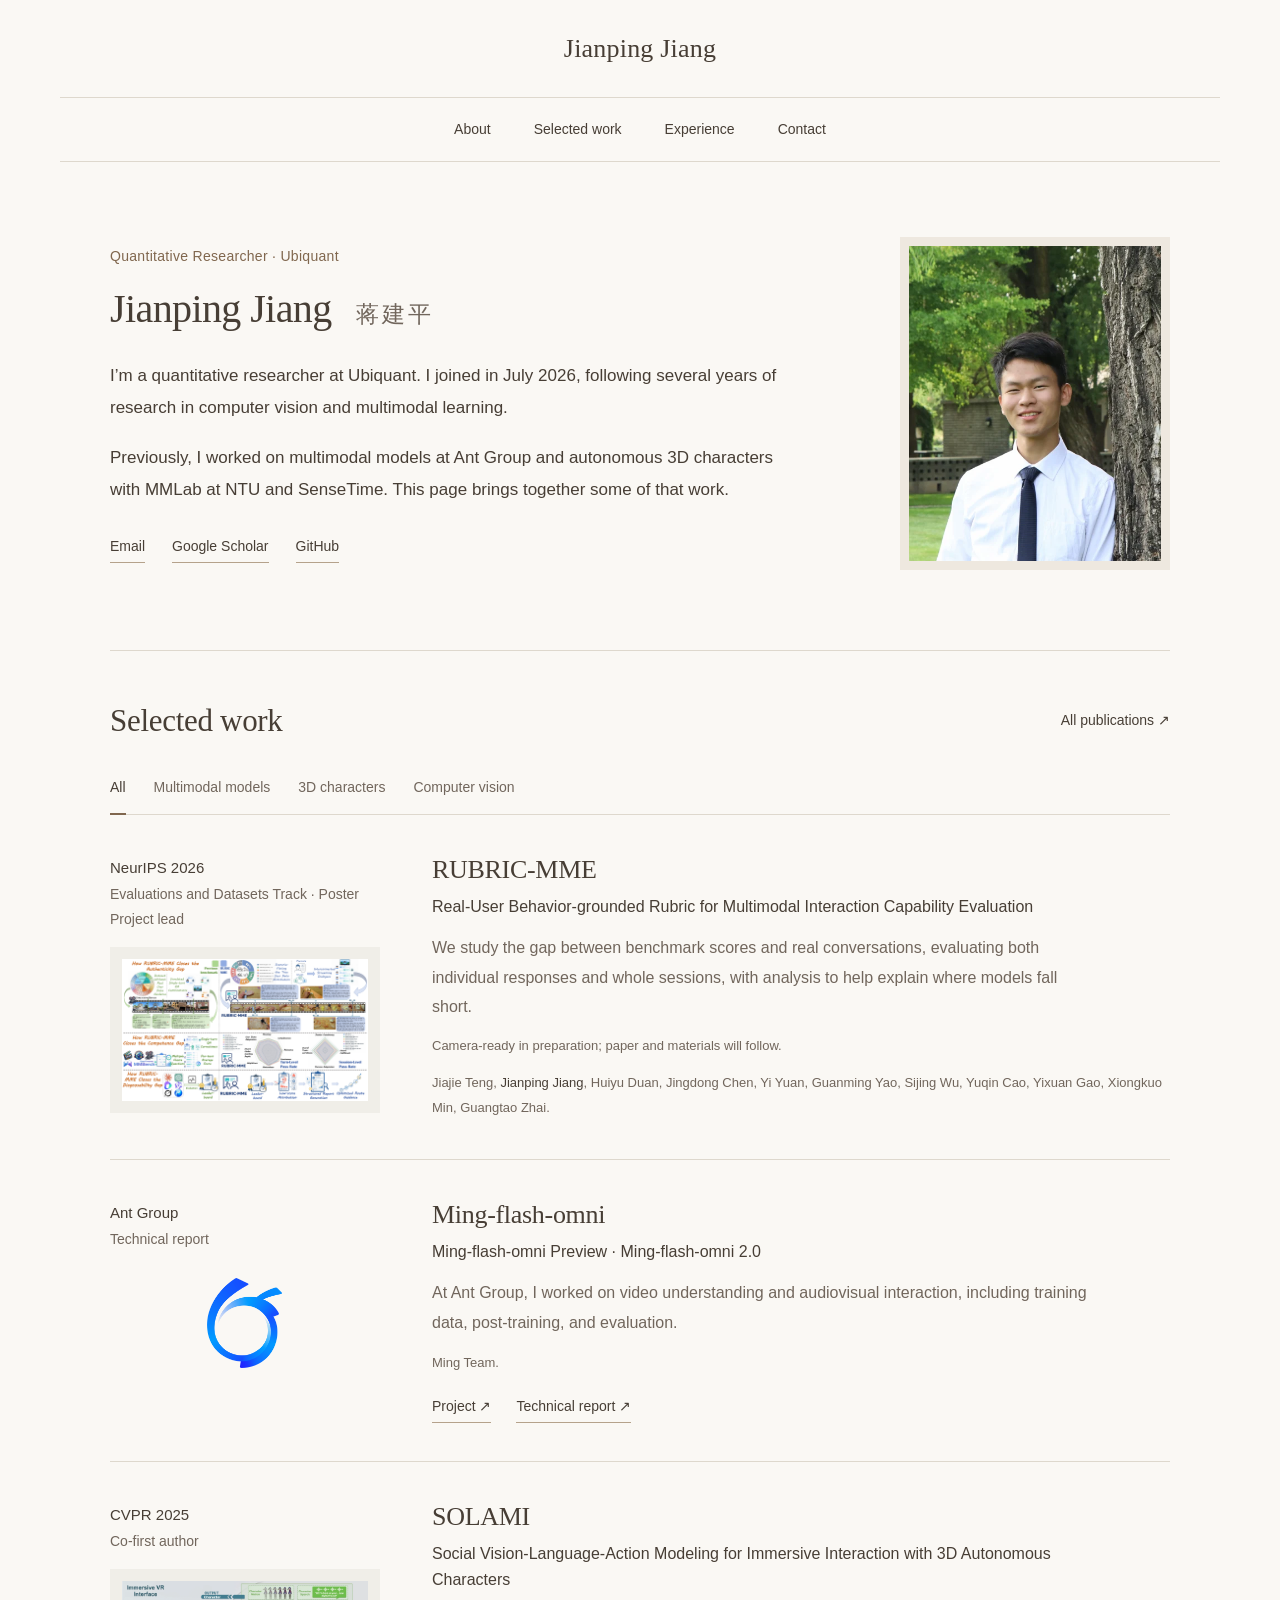
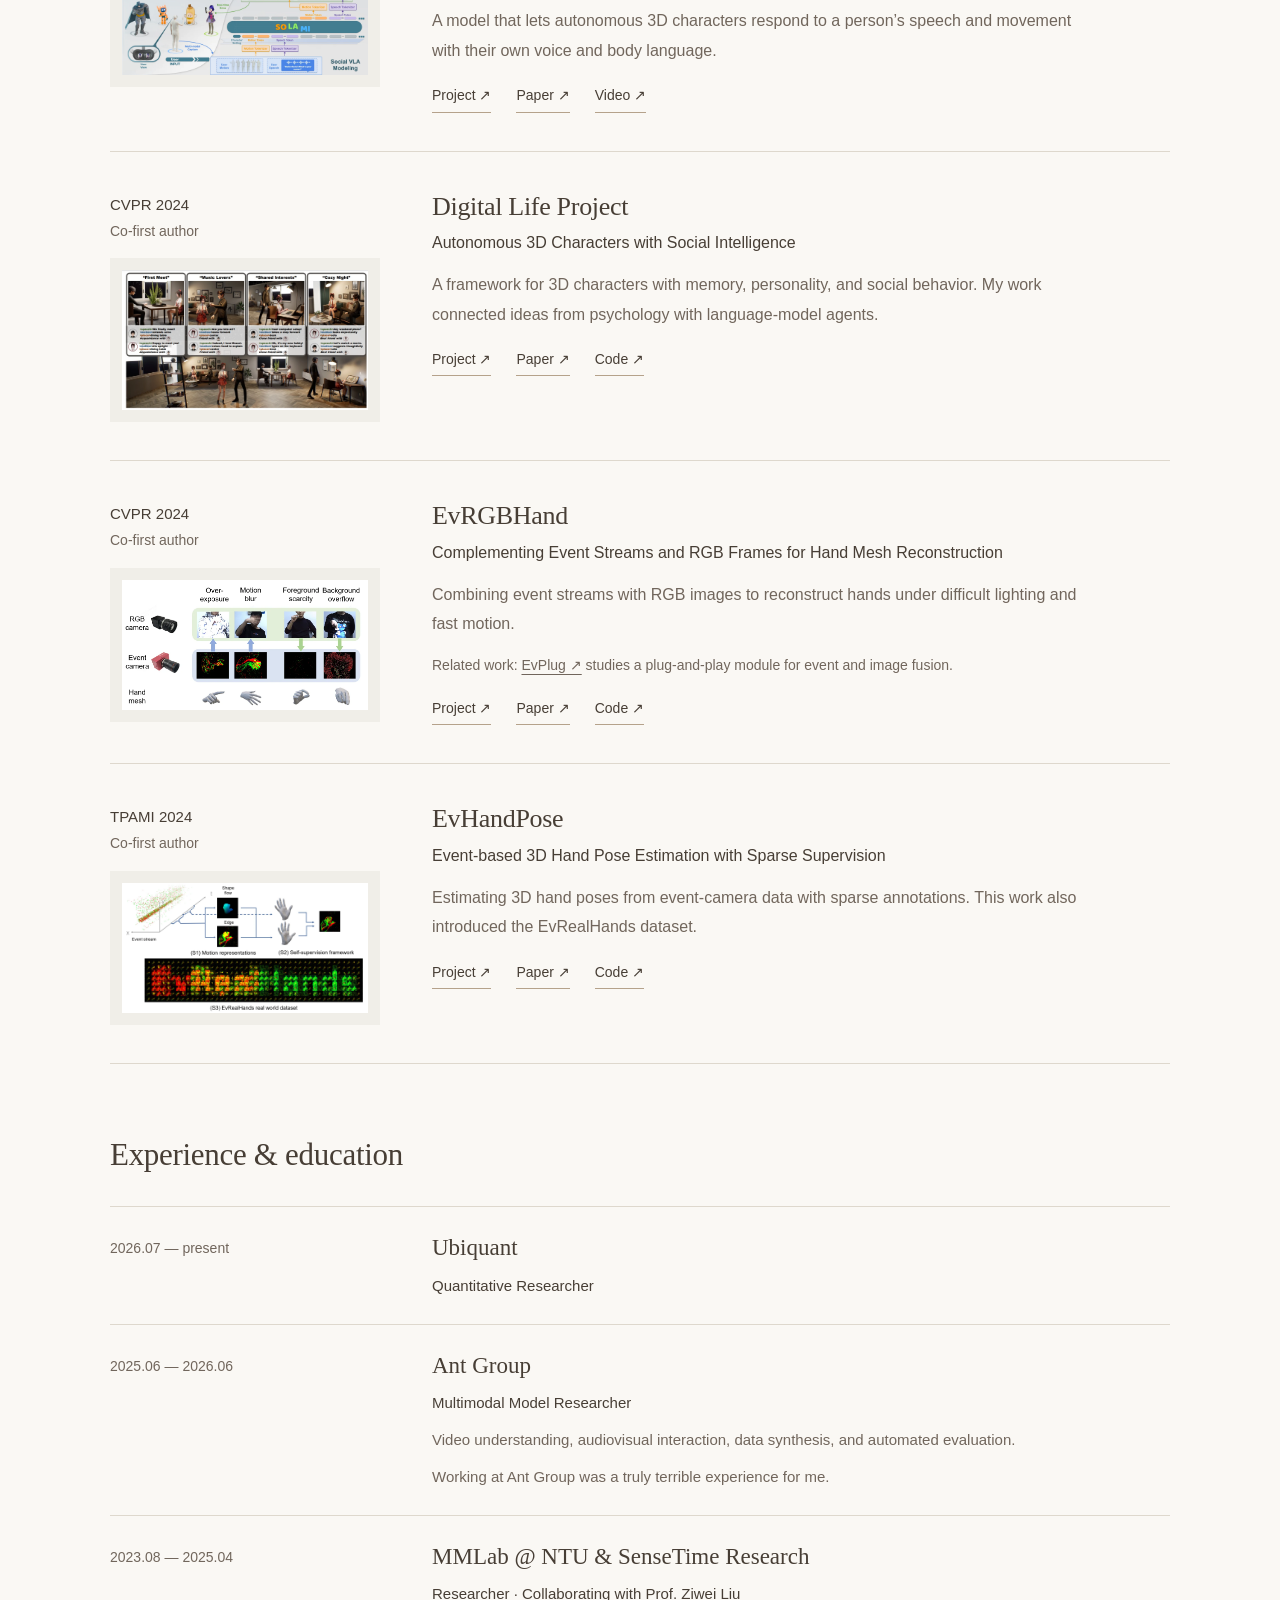
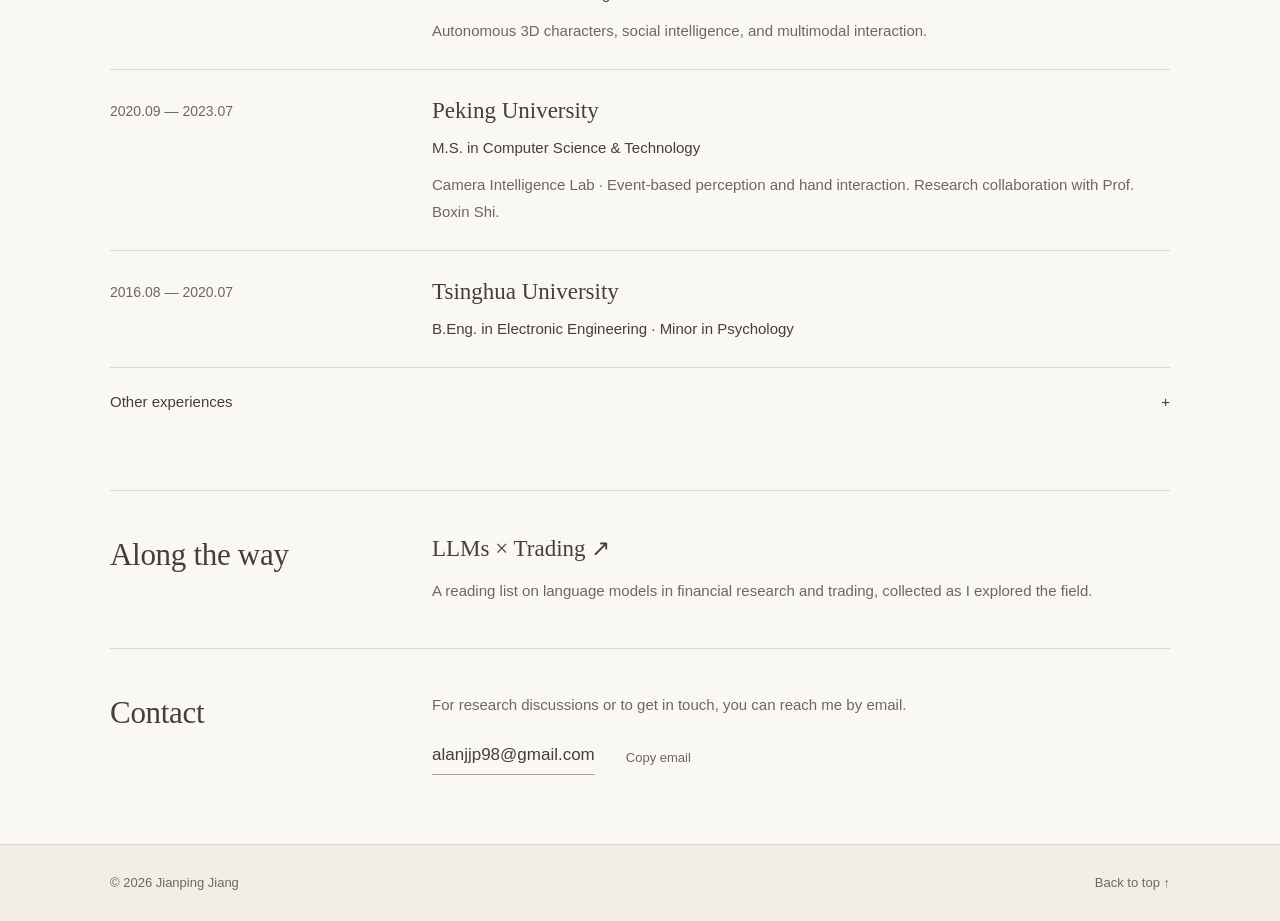
==== site/index.html @ f6d5451a "Update website" ====
<!doctype html>
<html lang="en"><head>
<meta charset="utf-8"><meta name="viewport" content="width=device-width,initial-scale=1">
<meta name="theme-color" content="#faf8f4"><title>Jianping Jiang · 蒋建平</title>
<meta name="description" content="Jianping Jiang, quantitative researcher at Ubiquant. Previous work in multimodal learning, 3D characters, and computer vision.">
<meta property="og:title" content="Jianping Jiang · 蒋建平"><meta property="og:description" content="Quantitative Researcher at Ubiquant. Selected research and experience."><meta property="og:type" content="website"><meta property="og:url" content="https://alanjiang98.github.io/"><meta property="og:image" content="https://alanjiang98.github.io/assets/social.png">
<link rel="canonical" href="https://alanjiang98.github.io/"><link rel="icon" href="assets/favicon.svg" type="image/svg+xml"><link rel="stylesheet" href="styles.css"><script src="app.js" defer></script>
</head><body>
<a class="skip-link" href="#main">Skip to content</a>
<header class="header">
<div class="masthead"><a class="wordmark" href="#about">Jianping Jiang</a>
<div class="header-tools"><button id="menu" aria-expanded="false" aria-controls="navigation" aria-label="Open menu"><span></span><span></span></button></div></div>
<nav id="navigation" aria-label="Main navigation"><a href="#about"><span>About</span></a><a href="#research"><span>Selected work</span></a><a href="#journey"><span>Experience</span></a><a href="#contact"><span>Contact</span></a></nav></header>
<main id="main">
<section class="profile section" id="about" aria-labelledby="profile-title">
<div class="profile-copy">
<p class="intro-role">Quantitative Researcher · Ubiquant</p>
<h1 id="profile-title">Jianping Jiang <span lang="zh-CN">蒋建平</span></h1>
<p>I’m a quantitative researcher at Ubiquant. I joined in July 2026, following several years of research in computer vision and multimodal learning.</p>
<p>Previously, I worked on multimodal models at Ant Group and autonomous 3D characters with MMLab at NTU and SenseTime. This page brings together some of that work.</p>
<div class="profile-links"><a href="mailto:alanjjp98@gmail.com"><span>Email</span></a><a href="https://scholar.google.com/citations?user=WLu-UdoAAAAJ" target="_blank" rel="noopener noreferrer"><span>Google Scholar</span></a><a href="https://github.com/AlanJiang98" target="_blank" rel="noopener noreferrer"><span>GitHub</span></a></div></div>
<figure class="portrait"><img src="assets/portrait.webp" width="500" height="567" alt="Jianping Jiang standing beside a tree" fetchpriority="high"></figure></section>
<section class="research section" id="research" aria-labelledby="research-title">
<div class="section-heading">
<h2 id="research-title"><span>Selected work</span></h2><a href="https://scholar.google.com/citations?user=WLu-UdoAAAAJ" target="_blank" rel="noopener noreferrer"><span>All publications ↗</span></a></div>
<div class="filters" role="group" aria-label="Filter research"><button data-filter="all" aria-pressed="true" class="active"><span>All</span></button><button data-filter="multimodal" aria-pressed="false"><span>Multimodal models</span></button><button data-filter="agents" aria-pressed="false"><span>3D characters</span></button><button data-filter="perception" aria-pressed="false"><span>Computer vision</span></button></div>
<p id="filter-status" class="sr-only" aria-live="polite"></p>
<div class="project-list">
<article class="project" id="rubric-mme" data-category="multimodal">
<div class="project-aside">
<div class="publication-meta"><span>NeurIPS 2026</span><span>Evaluations and Datasets Track · Poster</span><span>Project lead</span></div><a class="project-image" href="assets/rubric-mme.webp" target="_blank" rel="noopener noreferrer" aria-label="View RUBRIC-MME overview at full size"><img src="assets/rubric-mme.webp" alt="RUBRIC-MME overview: authentic user interactions, capability evaluation, and diagnostic analysis" loading="lazy" width="2000" height="1160"></a></div>
<div class="project-copy">
<h3>RUBRIC-MME</h3>
<p class="paper-title">Real-User Behavior-grounded Rubric for Multimodal Interaction Capability Evaluation</p>
<p class="project-description">We study the gap between benchmark scores and real conversations, evaluating both individual responses and whole sessions, with analysis to help explain where models fall short.</p>
<p class="release-note">Camera-ready in preparation; paper and materials will follow.</p>
<p class="authors">Jiajie Teng, <strong>Jianping Jiang</strong>, Huiyu Duan, Jingdong Chen, Yi Yuan, Guanming Yao, Sijing Wu, Yuqin Cao, Yixuan Gao, Xiongkuo Min, Guangtao Zhai.</p>
<div class="project-links"></div></div></article>
<article class="project" id="ming" data-category="multimodal">
<div class="project-aside">
<div class="publication-meta"><span>Ant Group</span><span>Technical report</span></div><a class="project-image" href="https://github.com/inclusionAI/Ming" target="_blank" rel="noopener noreferrer"><img src="assets/ming.webp" alt="Ming logo" loading="lazy" width="600" height="712"></a></div>
<div class="project-copy">
<h3>Ming-flash-omni</h3>
<p class="paper-title">Ming-flash-omni Preview · Ming-flash-omni 2.0</p>
<p class="project-description">At Ant Group, I worked on video understanding and audiovisual interaction, including training data, post-training, and evaluation.</p>
<p class="authors">Ming Team.</p>
<div class="project-links"><a href="https://github.com/inclusionAI/Ming" target="_blank" rel="noopener noreferrer"><span>Project ↗</span></a><a href="https://arxiv.org/abs/2510.24821" target="_blank" rel="noopener noreferrer"><span>Technical report ↗</span></a></div></div></article>
<article class="project" id="solami" data-category="agents">
<div class="project-aside">
<div class="publication-meta"><span>CVPR 2025</span><span>Co-first author</span></div><a class="project-image" href="https://solami-ai.github.io/"><img src="assets/solami.webp" alt="SOLAMI social vision-language-action model" loading="lazy" width="600" height="340"></a></div>
<div class="project-copy">
<h3>SOLAMI</h3>
<p class="paper-title">Social Vision-Language-Action Modeling for Immersive Interaction with 3D Autonomous Characters</p>
<p class="project-description">A model that lets autonomous 3D characters respond to a person’s speech and movement with their own voice and body language.</p>
<div class="project-links"><a href="https://solami-ai.github.io/" target="_blank" rel="noopener noreferrer"><span>Project ↗</span></a><a href="https://arxiv.org/abs/2412.00174" target="_blank" rel="noopener noreferrer"><span>Paper ↗</span></a><a href="https://www.youtube.com/watch?v=P0juJl2Y4So" target="_blank" rel="noopener noreferrer"><span>Video ↗</span></a></div></div></article>
<article class="project" id="digital-life" data-category="agents">
<div class="project-aside">
<div class="publication-meta"><span>CVPR 2024</span><span>Co-first author</span></div><a class="project-image" href="https://digital-life-project.com/"><img src="assets/digital-life.webp" alt="Digital Life Project research overview" loading="lazy" width="600" height="340"></a></div>
<div class="project-copy">
<h3>Digital Life Project</h3>
<p class="paper-title">Autonomous 3D Characters with Social Intelligence</p>
<p class="project-description">A framework for 3D characters with memory, personality, and social behavior. My work connected ideas from psychology with language-model agents.</p>
<div class="project-links"><a href="https://digital-life-project.com/" target="_blank" rel="noopener noreferrer"><span>Project ↗</span></a><a href="https://arxiv.org/abs/2312.04547" target="_blank" rel="noopener noreferrer"><span>Paper ↗</span></a><a href="https://github.com/AlanJiang98/DLP-SocioMind" target="_blank" rel="noopener noreferrer"><span>Code ↗</span></a></div></div></article>
<article class="project" id="evrgbhand" data-category="perception">
<div class="project-aside">
<div class="publication-meta"><span>CVPR 2024</span><span>Co-first author</span></div><a class="project-image" href="evrgbhand.github.io/"><img src="assets/hand.webp" alt="EvRGBHand event and RGB fusion research figure" loading="lazy" width="600" height="340"></a></div>
<div class="project-copy">
<h3>EvRGBHand</h3>
<p class="paper-title">Complementing Event Streams and RGB Frames for Hand Mesh Reconstruction</p>
<p class="project-description">Combining event streams with RGB images to reconstruct hands under difficult lighting and fast motion.</p>
<p class="related"><span>Related work: </span><a href="https://arxiv.org/abs/2312.16933" target="_blank" rel="noopener noreferrer"><span>EvPlug ↗</span></a><span> studies a plug-and-play module for event and image fusion.</span></p>
<div class="project-links"><a href="evrgbhand.github.io/"><span>Project ↗</span></a><a href="https://arxiv.org/abs/2403.07346" target="_blank" rel="noopener noreferrer"><span>Paper ↗</span></a><a href="https://github.com/AlanJiang98/EvRGBHand" target="_blank" rel="noopener noreferrer"><span>Code ↗</span></a></div></div></article>
<article class="project" id="evhandpose" data-category="perception">
<div class="project-aside">
<div class="publication-meta"><span>TPAMI 2024</span><span>Co-first author</span></div><a class="project-image" href="evhandpose.github.io/"><img src="assets/evhandpose.webp" alt="EvHandPose method and EvRealHands dataset" loading="lazy" width="600" height="340"></a></div>
<div class="project-copy">
<h3>EvHandPose</h3>
<p class="paper-title">Event-based 3D Hand Pose Estimation with Sparse Supervision</p>
<p class="project-description">Estimating 3D hand poses from event-camera data with sparse annotations. This work also introduced the EvRealHands dataset.</p>
<div class="project-links"><a href="evhandpose.github.io/"><span>Project ↗</span></a><a href="https://arxiv.org/abs/2303.02862" target="_blank" rel="noopener noreferrer"><span>Paper ↗</span></a><a href="https://github.com/AlanJiang98/EvHandPose" target="_blank" rel="noopener noreferrer"><span>Code ↗</span></a></div></div></article></div></section>
<section class="journey section" id="journey" aria-labelledby="journey-title">
<div class="journey-content">
<h2 id="journey-title">Experience & education</h2>
<div class="timeline">
<div class="timeline-row"><span class="date">2026.07 — present</span><div>
<h3>Ubiquant</h3><span class="role">Quantitative Researcher</span></div></div>

<div class="timeline-row"><span class="date">2025.06 — 2026.06</span><div>
<h3>Ant Group</h3><span class="role">Multimodal Model Researcher</span>
<p>Video understanding, audiovisual interaction, data synthesis, and automated evaluation.</p>
<p class="experience-note">Working at Ant Group was a truly terrible experience for me.</p></div></div>

<div class="timeline-row"><span class="date">2023.08 — 2025.04</span><div>
<h3>MMLab @ NTU & SenseTime Research</h3><span class="role">Researcher · Collaborating with Prof. Ziwei Liu</span>
<p>Autonomous 3D characters, social intelligence, and multimodal interaction.</p></div></div>

<div class="timeline-row"><span class="date">2020.09 — 2023.07</span><div>
<h3>Peking University</h3><span class="role">M.S. in Computer Science & Technology</span>
<p>Camera Intelligence Lab · Event-based perception and hand interaction. Research collaboration with Prof. Boxin Shi.</p></div></div>

<div class="timeline-row"><span class="date">2016.08 — 2020.07</span><div>
<h3>Tsinghua University</h3><span class="role">B.Eng. in Electronic Engineering · Minor in Psychology</span>
<p></p></div></div>
    </div>
<details class="earlier">
<summary><span>Other experiences</span><span aria-hidden="true">+</span></summary><div><p><b>2023 · BAAI</b><span>Research intern · Working with Yue Cao and Xinlong Wang.</span></p><p><b>2021 · ByteDance</b><span>AI product management intern · Intelligent video creation and AR research.</span></p><p><b>2019–2021 · ARETE</b><span>Core founding-team member · AR experiences for museums and cultural spaces.</span></p></div></details></div></section>
<section class="interests section">
<h2><span>Along the way</span></h2><div>
<h3><a href="https://github.com/AlanJiang98/Awesome-LLM-Trading" target="_blank" rel="noopener noreferrer"><span>LLMs × Trading ↗</span></a></h3>
<p>A reading list on language models in financial research and trading, collected as I explored the field.</p></div></section>
<section class="contact section" id="contact">
<h2><span>Contact</span></h2><div>
<p>For research discussions or to get in touch, you can reach me by email.</p>
<div class="contact-links"><a href="mailto:alanjjp98@gmail.com"><span>alanjjp98@gmail.com</span></a><button id="copy-email">Copy email</button></div><span id="copy-status" class="sr-only" role="status"></span></div></section></main>
<footer><span>© <span id="year">2026</span> Jianping Jiang</span><a href="#about"><span>Back to top ↑</span></a></footer></body></html>
---- site/styles.css ----
:root{--paper:#faf8f4;--ink:#473e35;--muted:#71665c;--line:#ded8cd;--accent:#80674e;--serif:Georgia,'Times New Roman','Songti SC',serif;--sans:'Helvetica Neue',Arial,'PingFang SC','Microsoft YaHei',sans-serif}*{box-sizing:border-box}html{scroll-behavior:smooth;scroll-padding-top:35px}body{margin:0;color:var(--ink);background:var(--paper);font:16px/1.8 var(--sans);-webkit-font-smoothing:antialiased}::selection{background:#e2d6c5}h1,h2,h3,p,figure{margin:0}h1,h2,h3{font-weight:400}a{color:inherit;text-decoration:none}a:hover{color:var(--accent)}button{font:inherit;color:inherit;background:none;border:0;cursor:pointer}a:focus-visible,button:focus-visible,summary:focus-visible{outline:2px solid var(--accent);outline-offset:5px}.header{max-width:1260px;margin:auto;padding:0 50px}.masthead{position:relative;display:flex;align-items:center;justify-content:center;height:98px;border-bottom:1px solid var(--line)}.wordmark{font:26px var(--serif);letter-spacing:.2px}.header-tools{position:absolute;right:0;display:flex;align-items:center;gap:24px}.header nav{display:flex;justify-content:center;gap:43px;padding:15px 0;border-bottom:1px solid var(--line);font-size:14px}.header nav a{padding:4px 0}.header nav a:hover{box-shadow:0 1px var(--accent)}#menu{display:none}.section{max-width:1060px;margin:auto}.profile{display:grid;grid-template-columns:minmax(0,1fr) 270px;gap:95px;align-items:center;padding:75px 0 80px}.intro-role{font-size:14px;color:var(--accent);margin-bottom:14px;letter-spacing:.3px}h1{font:40px/1.3 var(--serif);letter-spacing:-.6px;margin-bottom:25px}h1 span{display:inline-block;font-family:'Songti SC',var(--serif);font-size:23px;letter-spacing:3px;margin-left:15px;color:var(--muted)}.profile-copy>p:not(.intro-role){margin:17px 0;line-height:1.9;font-size:17px}.profile-links{display:flex;flex-wrap:wrap;gap:27px;margin-top:28px;font-size:14px}.profile-links a,.project-links a,.contact-links>a{border-bottom:1px solid #b5a28b;padding-bottom:3px}.portrait{background:#eee8df;padding:9px}.portrait img{display:block;width:100%;height:auto;aspect-ratio:4/5;object-fit:cover;object-position:50% 47%}.research{padding:48px 0 25px;border-top:1px solid var(--line)}.section-heading{display:flex;align-items:center;justify-content:space-between;gap:20px}h2{font:31px/1.4 var(--serif);letter-spacing:-.3px}.section-heading>a{font-size:14px}.filters{display:flex;flex-wrap:wrap;gap:28px;border-bottom:1px solid var(--line);margin-top:22px}.filters button{font-size:14px;min-height:48px;padding:10px 0 14px;position:relative;color:var(--muted)}.filters .active{color:var(--ink)}.filters .active:after{content:'';position:absolute;bottom:-1px;left:0;right:0;height:2px;background:var(--accent)}.project{display:grid;grid-template-columns:270px minmax(0,1fr);gap:52px;padding:38px 0;border-bottom:1px solid var(--line)}.project[hidden]{display:none}.publication-meta{display:flex;flex-direction:column;gap:3px;font-size:14px;line-height:1.6;color:var(--muted);margin:3px 0 16px}.publication-meta>span:first-child{color:var(--ink);font-size:15px}.project-image{display:block;background:#f0eee8;padding:12px}.project-image img{display:block;width:100%;height:auto;max-height:185px;object-fit:contain}.project h3{font:26px/1.3 var(--serif);margin-bottom:7px;letter-spacing:-.3px}.paper-title{font-size:16px;line-height:1.6;color:var(--ink);max-width:680px}.project-description{font-size:16px;line-height:1.85;color:var(--muted);margin-top:14px;max-width:660px}.authors{font-size:13px;line-height:1.9;color:var(--muted);margin-top:14px}.authors strong{font-weight:500;color:var(--ink)}.project-links{display:flex;flex-wrap:wrap;gap:25px;margin-top:18px;font-size:14px}.project-links:empty{display:none}.related{font-size:14px;line-height:1.8;color:var(--muted);margin-top:14px}.related a{text-decoration:underline;text-underline-offset:4px}.journey{padding:44px 0 55px}.journey h2{margin-bottom:30px}.timeline{max-width:1060px}.timeline-row{display:grid;grid-template-columns:270px 1fr;gap:52px;padding:25px 0;border-top:1px solid var(--line)}.date{font-size:14px;color:var(--muted);padding-top:4px}.timeline h3{font:23px/1.4 var(--serif)}.role{display:block;font-size:15px;margin-top:7px}.timeline p{font-size:15px;line-height:1.8;color:var(--muted);margin-top:10px}.timeline p:empty{display:none}.earlier{border-top:1px solid var(--line);font-size:15px}.earlier summary{display:flex;justify-content:space-between;list-style:none;padding:20px 0;cursor:pointer}.earlier summary::-webkit-details-marker{display:none}.earlier[open] summary>span:last-child{transform:rotate(45deg)}.earlier p{display:grid;grid-template-columns:270px 1fr;gap:52px;font-size:14px;line-height:1.9;margin:15px 0;color:var(--muted)}.earlier b{font-weight:500;color:var(--ink)}.interests,.contact{display:grid;grid-template-columns:270px 1fr;gap:52px;border-top:1px solid var(--line);padding:42px 0}.interests h3{font:23px/1.4 var(--serif);margin-bottom:12px}.interests p,.contact p{font-size:15px;line-height:1.9;color:var(--muted)}.contact{padding-bottom:65px}.contact-links{display:flex;flex-wrap:wrap;align-items:center;gap:25px;margin-top:16px}.contact-links>a{font-size:17px}.contact-links button{font-size:13px;min-height:44px;color:var(--muted)}footer{display:flex;justify-content:space-between;gap:20px;border-top:1px solid var(--line);background:#f2eee6;padding:26px max(40px,calc((100% - 1060px)/2));font-size:13px;color:var(--muted)}.skip-link{position:fixed;left:15px;top:15px;z-index:20;padding:10px 18px;background:var(--ink);color:white;transform:translateY(-200%)}.skip-link:focus{transform:translateY(0)}.sr-only{position:absolute;width:1px;height:1px;overflow:hidden;clip:rect(0,0,0,0);white-space:nowrap}
@media(max-width:1180px){.section{margin-left:7%;margin-right:7%}.profile{grid-template-columns:minmax(0,1fr) 235px;gap:55px}.project,.timeline-row,.earlier p,.interests,.contact{grid-template-columns:235px minmax(0,1fr);gap:35px}h1{font-size:36px}h1 span{font-size:21px}}
@media(max-width:780px){.header{padding:0 6%}.masthead{height:82px;justify-content:flex-start}.wordmark{font-size:23px}.header nav{gap:28px;font-size:14px}.section{margin-left:6%;margin-right:6%}.profile{grid-template-columns:minmax(0,1fr) 180px;gap:30px;padding:45px 0}h1{font-size:31px}h1 span{display:block;margin:8px 0 0;font-size:20px}.profile-copy>p:not(.intro-role){font-size:15px}.profile-links{gap:20px}.intro-role{font-size:13px}.project,.timeline-row,.earlier p,.interests,.contact{grid-template-columns:180px minmax(0,1fr);gap:28px}.project h3{font-size:24px}.project-image{padding:7px}.paper-title{font-size:15px}.project-description{font-size:15px}.publication-meta{font-size:13px}.filters{gap:20px}.filters button{font-size:13px}.project-links{gap:18px}.contact-links{gap:15px}}
@media(max-width:580px){.header{position:relative;z-index:5}.header-tools{gap:16px}#menu{display:flex;flex-direction:column;gap:6px;justify-content:center;width:30px;min-height:44px;padding:5px}#menu span{height:1px;background:var(--ink);width:22px}#menu[aria-expanded=true] span:first-child{transform:translateY(3.5px) rotate(45deg)}#menu[aria-expanded=true] span:last-child{transform:translateY(-3.5px) rotate(-45deg)}.header nav{display:none;position:absolute;top:81px;left:0;right:0;background:var(--paper);padding:18px 6%;border-bottom:1px solid var(--line);flex-direction:column;gap:8px}.header nav.open{display:flex}.header nav a{padding:8px 0}.profile{display:flex;flex-direction:column-reverse;gap:28px;align-items:stretch;padding:32px 0 40px}.portrait{width:155px;align-self:flex-start;padding:6px}.portrait img{aspect-ratio:4/4.6}.profile h1{font-size:32px;margin-bottom:21px}.profile h1 span{display:inline-block;margin:0 0 0 12px;font-size:20px}.intro-role{margin-bottom:9px;font-size:13px}.profile-copy>p:not(.intro-role){font-size:16px;line-height:1.9}.profile-links{font-size:14px;margin-top:24px}.research{padding-top:32px}.section-heading{align-items:baseline;gap:14px}h2{font-size:28px}.section-heading>a{font-size:13px}.filters{gap:6px 22px;margin-top:18px;padding-bottom:2px}.filters button{font-size:13px;min-height:42px}.project{display:flex;flex-direction:column;gap:16px;padding:28px 0}.project-aside{display:contents}.publication-meta{flex-direction:row;flex-wrap:wrap;gap:5px 15px;margin:0;font-size:13px}.publication-meta>span:first-child{font-size:14px}.project-image{order:2;max-width:100%;padding:15px}.project-image img{max-height:200px;width:100%}.project-copy{order:1}.project h3{font-size:26px}.paper-title{font-size:16px}.authors{font-size:13px}.project-links{font-size:14px;gap:23px}.journey{padding-top:25px;padding-bottom:35px}.journey h2{margin-bottom:23px}.timeline-row{display:block;padding:22px 0}.date{display:block;margin-bottom:10px;font-size:13px}.timeline h3{font-size:22px}.earlier p{display:block}.earlier b{display:block;margin-bottom:5px}.interests,.contact{display:block;padding:32px 0}.interests h2,.contact h2{margin-bottom:24px}.interests h3{font-size:22px}.contact{padding-bottom:45px}.contact-links>a{font-size:16px}.contact-links button{font-size:13px}footer{padding:24px 6%;font-size:12px;gap:12px}}
@media(prefers-reduced-motion:reduce){html{scroll-behavior:auto}}@media print{.header-tools,.filters,.copy-email,.project-image{display:none}.profile{display:block}.portrait{width:140px}.project,.timeline-row{break-inside:avoid}body{background:white}}

.release-note{font-size:13px;color:var(--muted);margin-top:12px}

#ming .project-image{width:100%;padding:12px;background:transparent}
#ming .project-image img{width:76px;height:auto;max-height:none;margin:0 auto}
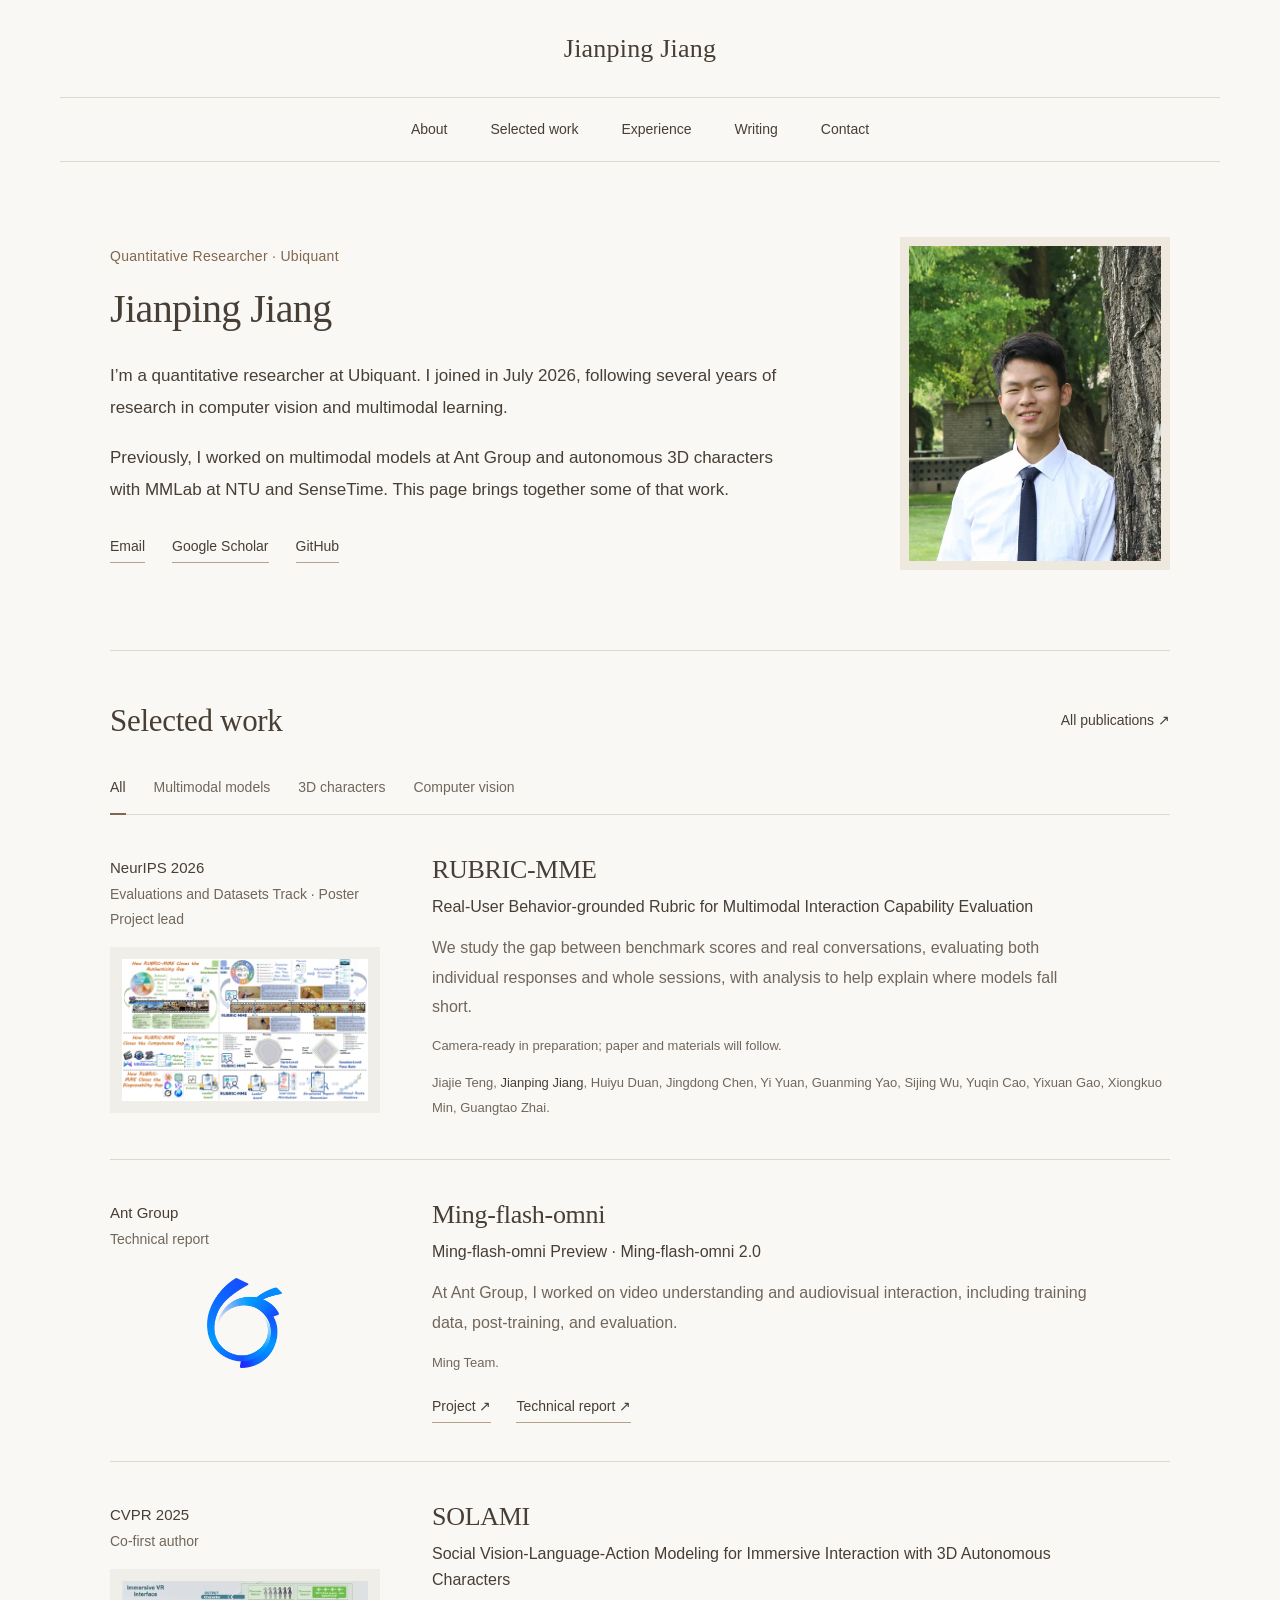
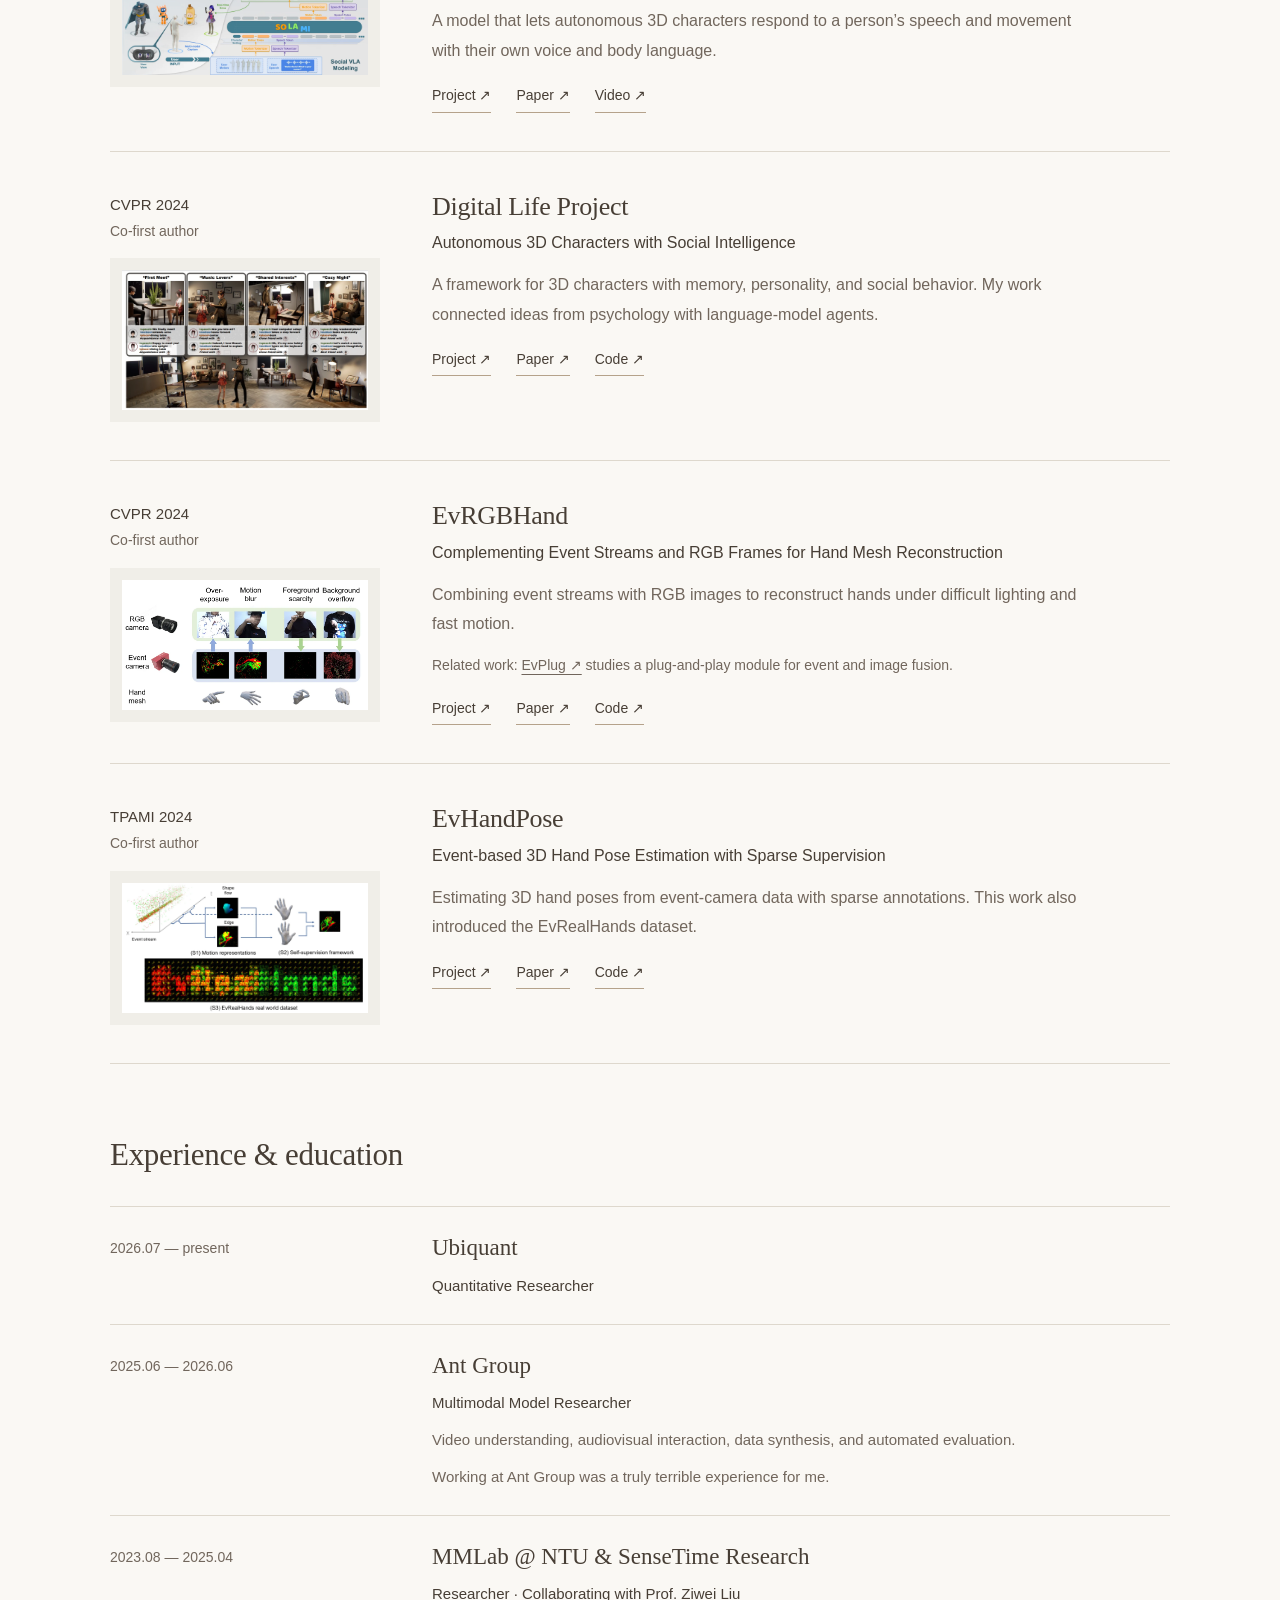
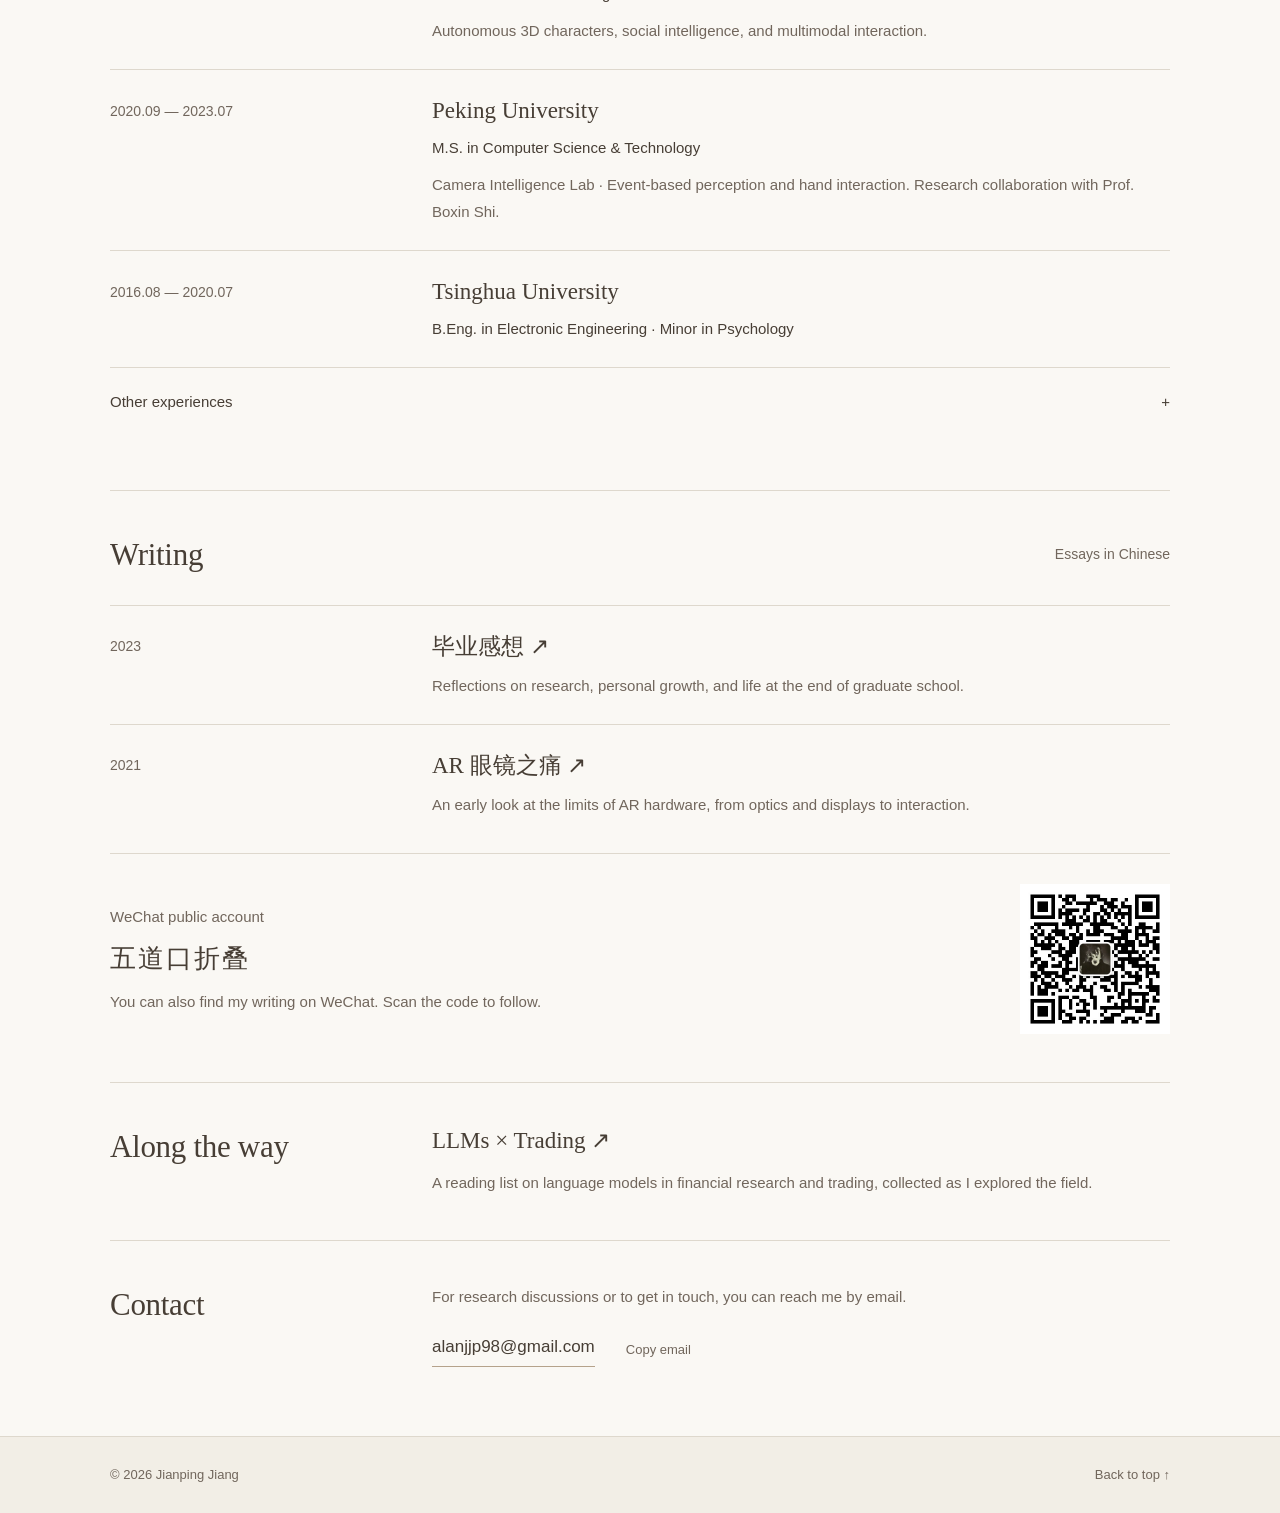
==== commit 0ffa8411: "Update website" ====
--- a/site/index.html
+++ b/site/index.html
@@ -1,21 +1,21 @@
 <!doctype html>
 <html lang="en"><head>
 <meta charset="utf-8"><meta name="viewport" content="width=device-width,initial-scale=1">
-<meta name="theme-color" content="#faf8f4"><title>Jianping Jiang · 蒋建平</title>
+<meta name="theme-color" content="#faf8f4"><title>Jianping Jiang</title>
 <meta name="description" content="Jianping Jiang, quantitative researcher at Ubiquant. Previous work in multimodal learning, 3D characters, and computer vision.">
-<meta property="og:title" content="Jianping Jiang · 蒋建平"><meta property="og:description" content="Quantitative Researcher at Ubiquant. Selected research and experience."><meta property="og:type" content="website"><meta property="og:url" content="https://alanjiang98.github.io/"><meta property="og:image" content="https://alanjiang98.github.io/assets/social.png">
+<meta property="og:title" content="Jianping Jiang"><meta property="og:description" content="Quantitative Researcher at Ubiquant. Selected research and experience."><meta property="og:type" content="website"><meta property="og:url" content="https://alanjiang98.github.io/"><meta property="og:image" content="https://alanjiang98.github.io/assets/social.png">
 <link rel="canonical" href="https://alanjiang98.github.io/"><link rel="icon" href="assets/favicon.svg" type="image/svg+xml"><link rel="stylesheet" href="styles.css"><script src="app.js" defer></script>
 </head><body>
 <a class="skip-link" href="#main">Skip to content</a>
 <header class="header">
 <div class="masthead"><a class="wordmark" href="#about">Jianping Jiang</a>
 <div class="header-tools"><button id="menu" aria-expanded="false" aria-controls="navigation" aria-label="Open menu"><span></span><span></span></button></div></div>
-<nav id="navigation" aria-label="Main navigation"><a href="#about"><span>About</span></a><a href="#research"><span>Selected work</span></a><a href="#journey"><span>Experience</span></a><a href="#contact"><span>Contact</span></a></nav></header>
+<nav id="navigation" aria-label="Main navigation"><a href="#about"><span>About</span></a><a href="#research"><span>Selected work</span></a><a href="#journey"><span>Experience</span></a><a href="#writing">Writing</a><a href="#contact"><span>Contact</span></a></nav></header>
 <main id="main">
 <section class="profile section" id="about" aria-labelledby="profile-title">
 <div class="profile-copy">
 <p class="intro-role">Quantitative Researcher · Ubiquant</p>
-<h1 id="profile-title">Jianping Jiang <span lang="zh-CN">蒋建平</span></h1>
+<h1 id="profile-title">Jianping Jiang</h1>
 <p>I’m a quantitative researcher at Ubiquant. I joined in July 2026, following several years of research in computer vision and multimodal learning.</p>
 <p>Previously, I worked on multimodal models at Ant Group and autonomous 3D characters with MMLab at NTU and SenseTime. This page brings together some of that work.</p>
 <div class="profile-links"><a href="mailto:alanjjp98@gmail.com"><span>Email</span></a><a href="https://scholar.google.com/citations?user=WLu-UdoAAAAJ" target="_blank" rel="noopener noreferrer"><span>Google Scholar</span></a><a href="https://github.com/AlanJiang98" target="_blank" rel="noopener noreferrer"><span>GitHub</span></a></div></div>
@@ -103,7 +103,15 @@
 <p></p></div></div>
     </div>
 <details class="earlier">
-<summary><span>Other experiences</span><span aria-hidden="true">+</span></summary><div><p><b>2023 · BAAI</b><span>Research intern · Working with Yue Cao and Xinlong Wang.</span></p><p><b>2021 · ByteDance</b><span>AI product management intern · Intelligent video creation and AR research.</span></p><p><b>2019–2021 · ARETE</b><span>Core founding-team member · AR experiences for museums and cultural spaces.</span></p></div></details></div></section>
+<summary><span>Other experiences</span><span aria-hidden="true">+</span></summary><div><p><b>2023 · BAAI</b><span>Research intern · Working with Yue Cao and Xinlong Wang.</span></p><p><b>2021 · ByteDance</b><span>AI product management intern · Intelligent video creation and AR research.</span></p><p><b>2019–2021 · AREYE</b><span>Core founding-team member · AR experiences for museums and cultural spaces.</span></p></div></details></div></section>
+<section class="writing section" id="writing" aria-labelledby="writing-title">
+<div class="section-heading"><h2 id="writing-title">Writing</h2><span class="writing-language">Essays in Chinese</span></div>
+<div class="writing-list">
+<article class="writing-entry"><span class="date">2023</span><div><h3><a href="writing/graduation/"><span lang="zh-CN">毕业感想</span> <span aria-hidden="true">↗</span></a></h3><p>Reflections on research, personal growth, and life at the end of graduate school.</p></div></article>
+<article class="writing-entry"><span class="date">2021</span><div><h3><a href="writing/ar-glasses/"><span lang="zh-CN">AR 眼镜之痛</span> <span aria-hidden="true">↗</span></a></h3><p>An early look at the limits of AR hardware, from optics and displays to interaction.</p></div></article>
+</div>
+<div class="wechat"><div><p class="wechat-label">WeChat public account</p><h3 lang="zh-CN">五道口折叠</h3><p>You can also find my writing on WeChat. Scan the code to follow.</p></div><a class="wechat-code" href="assets/wechat-wudaokou.jpg" target="_blank" rel="noopener noreferrer" aria-label="Open the WeChat QR code at full size"><img src="assets/wechat-wudaokou.jpg" alt="QR code for the WeChat public account 五道口折叠" width="430" height="430" loading="lazy"></a></div>
+</section>
 <section class="interests section">
 <h2><span>Along the way</span></h2><div>
 <h3><a href="https://github.com/AlanJiang98/Awesome-LLM-Trading" target="_blank" rel="noopener noreferrer"><span>LLMs × Trading ↗</span></a></h3>
--- a/site/styles.css
+++ b/site/styles.css
@@ -8,3 +8,7 @@
 
 #ming .project-image{width:100%;padding:12px;background:transparent}
 #ming .project-image img{width:76px;height:auto;max-height:none;margin:0 auto}
+
+.writing{padding:42px 0 48px;border-top:1px solid var(--line)}.writing-language{font-size:14px;color:var(--muted)}.writing-list{margin-top:28px}.writing-entry{display:grid;grid-template-columns:270px minmax(0,1fr);gap:52px;padding:24px 0;border-top:1px solid var(--line)}.writing-entry h3{font:23px/1.5 var(--serif);margin-bottom:8px}.writing-entry h3 a:hover{text-decoration:underline;text-underline-offset:6px}.writing-entry p,.wechat p{font-size:15px;line-height:1.85;color:var(--muted)}.wechat{display:flex;justify-content:space-between;align-items:center;gap:32px;border-top:1px solid var(--line);padding-top:30px;margin-top:10px}.wechat-label{margin-bottom:8px}.wechat h3{font:26px/1.5 var(--serif);letter-spacing:2px;margin-bottom:10px}.wechat-code{flex:0 0 150px;display:block}.wechat-code img{display:block;width:150px;height:150px;image-rendering:auto}
+.essay-header{max-width:800px;margin:0 auto;padding:32px 24px;border-bottom:1px solid var(--line);display:flex;justify-content:space-between;gap:20px;font-size:15px}.essay{max-width:800px;margin:0 auto;padding:54px 24px 70px}.essay h1{font-size:36px;line-height:1.5;letter-spacing:0;margin-bottom:12px}.essay-meta{color:var(--muted);font-size:14px;margin-bottom:40px}.essay-content{font-size:17px;line-height:2.05;overflow-wrap:anywhere}.essay-content p{margin:20px 0}.essay-content h2{font-size:27px;line-height:1.5;margin:46px 0 20px}.essay-content h3{font-size:22px;line-height:1.5;margin:30px 0 16px}.essay-content ul{padding-left:1.4em}.essay-content li{margin:10px 0}.essay-content strong{font-weight:600}.essay-content a,.essay-source a{border-bottom:1px solid #b5a28b}.essay-content blockquote{margin:32px 0;padding:2px 0 2px 24px;border-left:2px solid var(--line);color:var(--muted)}.essay-source{margin:30px 0;font-size:16px}.essay-footer{margin-top:50px;padding:24px 0 0;background:transparent;border-top:1px solid var(--line);font-size:15px}.essay-footer a{border-bottom:1px solid #b5a28b}
+@media(max-width:1180px){.writing-entry{grid-template-columns:235px minmax(0,1fr);gap:35px}}@media(max-width:780px){.writing-entry{grid-template-columns:180px minmax(0,1fr);gap:28px}}@media(max-width:580px){.writing{padding:32px 0}.writing-language{font-size:12px}.writing-entry{display:block;padding:22px 0}.writing-entry h3{font-size:23px}.wechat{align-items:flex-start;flex-direction:column;gap:20px}.wechat-code{flex-basis:auto}.essay{padding:36px 6% 50px}.essay-header{padding:24px 6%;font-size:14px}.essay h1{font-size:30px}.essay-content{font-size:16px}.essay-content h2{font-size:24px}.essay-content blockquote{padding-left:16px}}
